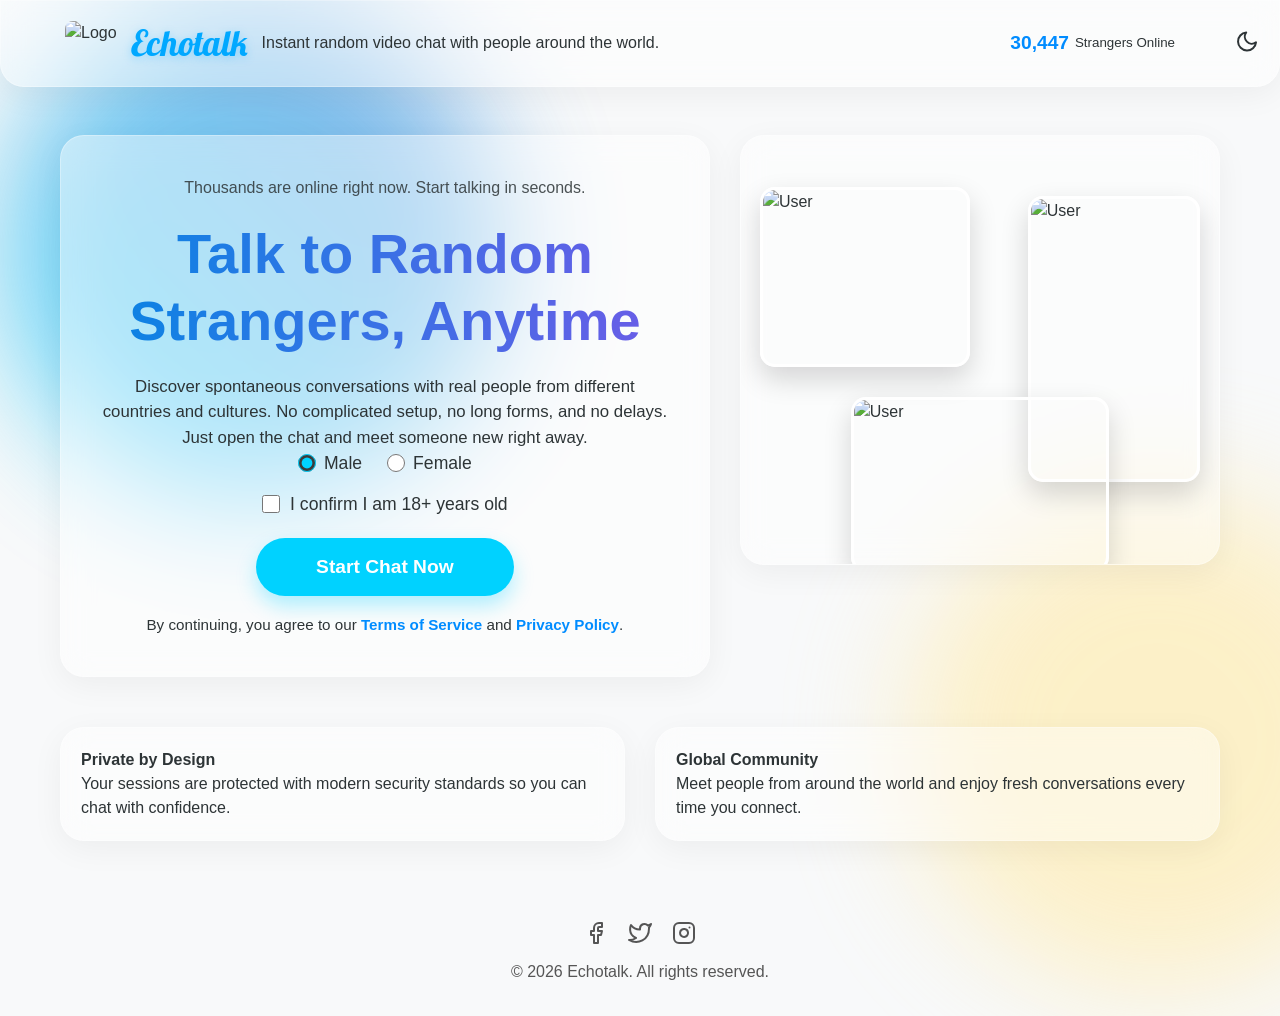
==== index.html @ 49a506e5 "Add files via upload" ====
﻿<!DOCTYPE html>
<html lang="en">
<head>
    <meta charset="UTF-8">
    <meta name="viewport" content="width=device-width, initial-scale=1.0">
    <title>Echotalk | Meet New People Instantly</title>
    <link rel="stylesheet" href="style.css">
    <link href="https://fonts.googleapis.com/css2?family=Lobster&display=swap" rel="stylesheet">
</head>
<body>
    <div class="liquid-bg">
        <div class="blob"></div>
        <div class="blob"></div>
    </div>

    <nav class="navbar glass">
        <div class="logo-area">
            <img src="logo.png" alt="Logo" class="main-logo">
            <span class="brand-logo">Echotalk</span>
            <span class="tagline">Instant random video chat with people around the world.</span>
        </div>
        <div class="stats">
            <span id="counter" class="online-now">30,447</span> <small>Strangers Online</small>
            <button id="theme-toggle">
                <svg xmlns="http://www.w3.org/2000/svg" class="icon" viewBox="0 0 24 24"><path d="M21 12.79A9 9 0 1 1 11.21 3 7 7 0 0 0 21 12.79z"></path></svg>
            </button>
        </div>
    </nav>

    <main class="wrapper">
        <section class="hero-card glass">
            <p class="announcement">Thousands are online right now. Start talking in seconds.</p>

            <h1>Talk to Random Strangers, Anytime</h1>

            <div class="main-text">
                <p>Discover spontaneous conversations with real people from different countries and cultures. No complicated setup, no long forms, and no delays. Just open the chat and meet someone new right away.</p>
            </div>

            <div class="cta-group">
                <div class="gender-selection">
                    <label class="radio-label">
                        <input type="radio" name="gender" value="male" checked> <span>Male</span>
                    </label>
                    <label class="radio-label">
                        <input type="radio" name="gender" value="female"> <span>Female</span>
                    </label>
                </div>
                <div class="terms-checkbox">
                    <input type="checkbox" id="age-confirm">
                    <label for="age-confirm">I confirm I am 18+ years old</label>
                </div>
                <button id="start-chat-btn" class="liquid-btn">Start Chat Now</button>
                <div id="loading-spinner" class="loading-spinner">
                    <div class="spinner"></div>
                </div>
            </div>

            <div class="legal-links">
                By continuing, you agree to our
                <a href="#" class="blue-link">Terms of Service</a> and
                <a href="#" class="blue-link">Privacy Policy</a>.
            </div>
        </section>

        <section class="visual-grid">
            <div class="collage-wrapper glass">
                <div class="floating-img img1"><img src="pic1.jpg" alt="User"></div>
                <div class="floating-img img2"><img src="pic2.jpg" alt="User"></div>
                <div class="floating-img img3"><img src="pic3.jpg" alt="User"></div>
            </div>
        </section>

        <section class="info-section">
            <div class="info-card glass">
                <h4>Private by Design</h4>
                <p>Your sessions are protected with modern security standards so you can chat with confidence.</p>
            </div>
            <div class="info-card glass">
                <h4>Global Community</h4>
                <p>Meet people from around the world and enjoy fresh conversations every time you connect.</p>
            </div>
        </section>
    </main>

    <footer class="footer">
        <div class="social-icons">
            <a href="#" class="social-link">
                <svg xmlns="http://www.w3.org/2000/svg" class="icon" viewBox="0 0 24 24"><path d="M18 2h-3a5 5 0 0 0-5 5v3H7v4h3v8h4v-8h3l1-4h-4V7a1 1 0 0 1 1-1h3z"></path></svg>
            </a>
            <a href="#" class="social-link">
                <svg xmlns="http://www.w3.org/2000/svg" class="icon" viewBox="0 0 24 24"><path d="M23 3a10.9 10.9 0 0 1-3.14 1.53 4.48 4.48 0 0 0-7.86 3v1A10.66 10.66 0 0 1 3 4s-4 9 5 13a11.64 11.64 0 0 1-7 2c9 5 20 0 20-11.5a4.5 4.5 0 0 0-.08-.83A7.72 7.72 0 0 0 23 3z"></path></svg>
            </a>
            <a href="#" class="social-link">
                <svg xmlns="http://www.w3.org/2000/svg" class="icon" viewBox="0 0 24 24"><rect x="2" y="2" width="20" height="20" rx="5" ry="5"></rect><path d="M16 11.37A4 4 0 1 1 12.63 8 4 4 0 0 1 16 11.37z"></path><line x1="17.5" y1="6.5" x2="17.51" y2="6.5"></line></svg>
            </a>
        </div>
        <p>&copy; <span data-current-year>2026</span> Echotalk. All rights reserved.</p>
    </footer>

    <script src="script.js"></script>
</body>
</html>
---- style.css ----
* { margin: 0; padding: 0; box-sizing: border-box; font-family: 'Poppins', sans-serif; }

body { 
    background: #f8f9fa; 
    overflow-x: hidden; 
    min-height: 100vh;
    color: #2d3436;
    line-height: 1.5;
}

/* Liquid Background */
.liquid-bg {
    position: fixed; top: 0; left: 0; width: 100%; height: 100%; z-index: -1;
    filter: blur(60px); opacity: 0.6;
}
.blob {
    position: absolute; width: 500px; height: 500px; 
    background: linear-gradient(45deg, #00d2ff, #3a7bd5);
    border-radius: 50%; animation: float 15s infinite alternate, colorChange 20s infinite linear;
}
.blob:nth-child(2) { background: #ffeaa7; right: -10%; bottom: -10%; animation-delay: -7s; }

@keyframes float {
    from { transform: translate(0, 0) scale(1); }
    to { transform: translate(100px, 50px) scale(1.1); }
}

@keyframes colorChange {
    0% { filter: hue-rotate(0deg); }
    100% { filter: hue-rotate(360deg); }
}

/* Glassmorphism */
.glass {
    background: rgba(255, 255, 255, 0.45);
    backdrop-filter: blur(15px);
    -webkit-backdrop-filter: blur(15px);
    border: 1px solid rgba(255, 255, 255, 0.3);
    border-radius: 24px;
    box-shadow: 0 8px 32px rgba(0, 0, 0, 0.05);
}

.navbar { display: flex; justify-content: space-between; align-items: center; padding: 1rem 5%; position: sticky; top: 0; z-index: 100; border-radius: 0 0 24px 24px; }
.logo-area { display: flex; align-items: center; min-width: 0; gap: 8px; }
.tagline { white-space: nowrap; }
.brand-logo {
    font-family: 'Lobster', cursive;
    font-size: 2.2rem;
    color: #00a8ff;
    text-shadow: 0 2px 10px rgba(0, 168, 255, 0.28);
    margin-right: 6px;
    cursor: pointer;
}
.main-logo { height: 45px; border-radius: 8px; vertical-align: middle; margin-right: 6px; }
.online-now { color: #008cff; font-weight: 800; font-size: 1.2rem; }
.stats { margin-right: 40px; display: flex; align-items: center; gap: 6px; } /* Make space for the absolute button */

#theme-toggle {
    position: absolute;
    right: 20px; /* Ek dam kinare */
    top: 50%;
    transform: translateY(-50%);
    background: none;
    border: none;
    cursor: pointer;
    color: inherit; /* Fix: Inherit white color in dark mode so icon is visible */
    z-index: 101;
}

.wrapper { 
    max-width: 1200px;
    margin: 3rem auto;
    padding: 0 20px;
    display: grid;
    grid-template-columns: minmax(0, 1.15fr) minmax(320px, 0.85fr);
    gap: 30px;
    align-items: start;
}

.hero-card { padding: 40px; text-align: center; }
h1 { font-size: 3.5rem; line-height: 1.2; margin: 20px 0; background: linear-gradient(90deg, #0984e3, #6c5ce7); -webkit-background-clip: text; -webkit-text-fill-color: transparent; }
.announcement { font-size: 1rem; opacity: 0.85; }
.main-text { max-width: 760px; margin: 0 auto; }
.main-text p { font-size: 1.05rem; }
.legal-links { margin-top: 18px; font-size: 0.95rem; }

.blue-link { color: #008cff; text-decoration: none; font-weight: 600; transition: 0.3s; }
.blue-link:hover { text-decoration: underline; color: #0056b3; }

.liquid-btn {
    background: #00d2ff;
    border: none; padding: 18px 60px; font-size: 1.2rem; font-weight: bold;
    border-radius: 50px; cursor: pointer; color: white;
    transition: 0.4s; box-shadow: 0 10px 20px rgba(0, 210, 255, 0.3);
    animation: pulse 2s infinite;
}
.liquid-btn:disabled {
    background: #bdc3c7; cursor: not-allowed; box-shadow: none; animation: none; transform: none;
}
.liquid-btn:hover { transform: scale(1.05); box-shadow: 0 15px 25px rgba(0, 210, 255, 0.5); animation: none; }

@keyframes pulse {
    0% { box-shadow: 0 10px 20px rgba(0, 210, 255, 0.3), 0 0 0 0 rgba(0, 210, 255, 0.7); }
    70% { box-shadow: 0 10px 20px rgba(0, 210, 255, 0.3), 0 0 0 15px rgba(0, 210, 255, 0); }
    100% { box-shadow: 0 10px 20px rgba(0, 210, 255, 0.3), 0 0 0 0 rgba(0, 210, 255, 0); }
}

.gender-selection {
    display: flex; justify-content: center; gap: 25px; margin-bottom: 15px;
}
.radio-label {
    font-size: 1.1rem; font-weight: 500; cursor: pointer; display: flex; align-items: center; gap: 8px;
}
.radio-label input { width: 18px; height: 18px; accent-color: #00d2ff; cursor: pointer; }

.terms-checkbox { margin-bottom: 20px; display: flex; align-items: center; justify-content: center; gap: 10px; font-size: 1.1rem; font-weight: 500; }
.terms-checkbox input { width: 18px; height: 18px; cursor: pointer; accent-color: #00d2ff; }

/* Image Grid Styling */
.collage-wrapper {
    height: 420px;
    position: relative;
    padding: 12px;
    overflow: hidden;
}
.visual-grid { min-height: 320px; }
.floating-img {
    position: absolute;
    border-radius: 15px;
    overflow: hidden;
    box-shadow: 0 12px 28px rgba(0,0,0,0.16);
    border: 3px solid white;
    transition: transform 0.3s ease, box-shadow 0.3s ease;
    transform-origin: center;
}
.floating-img img { width: 100%; height: 100%; object-fit: cover; }
.floating-img:hover { box-shadow: 0 18px 34px rgba(0,0,0,0.22); }

.img1 {
    --card-rotate: -6deg;
    width: 48%;
    height: 41%;
    top: 4%;
    left: 2%;
    z-index: 2;
    animation: hoverImg 4.2s infinite ease-in-out, swayImg 6.8s infinite ease-in-out;
}
.img2 {
    --card-rotate: 5deg;
    width: 38%;
    height: 64%;
    right: 2%;
    top: 10%;
    z-index: 3;
    animation: hoverImg 4s infinite ease-in-out -1.8s, swayImg 7.4s infinite ease-in-out -0.8s;
}
.img3 {
    --card-rotate: -2deg;
    width: 58%;
    height: 40%;
    left: 21%;
    bottom: 3%;
    z-index: 4;
    animation: hoverImg 4.8s infinite ease-in-out -0.8s, swayImg 8.2s infinite ease-in-out -1.4s;
}

/* Hard desktop lock for collage placement */
@media (min-width: 901px) {
    .collage-wrapper {
        width: 100%;
        height: clamp(360px, 36vw, 430px);
        min-height: 360px;
        max-height: 430px;
        padding: 16px;
    }
    .img1 {
        width: 44%;
        height: 42%;
        top: 12%;
        left: 4%;
        --card-rotate: -5deg;
    }
    .img2 {
        width: 36%;
        height: 67%;
        right: 4%;
        top: 14%;
        --card-rotate: 4deg;
    }
    .img3 {
        width: 54%;
        height: 41%;
        left: 23%;
        bottom: -2%;
        --card-rotate: -1deg;
    }
}

.info-section {
    grid-column: 1 / -1;
    display: flex; gap: 30px; margin-top: 20px;
}
.info-card { flex: 1; padding: 20px; }

@keyframes hoverImg {
    0%, 100% { transform: rotate(var(--card-rotate, 0deg)) translateY(0); }
    50% { transform: rotate(var(--card-rotate, 0deg)) translateY(-12px); }
}

@keyframes swayImg {
    0%, 100% { filter: saturate(1); }
    50% { filter: saturate(1.08); }
}

/* Video Chat Layout */
.video-chat-area {
    display: none;
    grid-column: 1 / -1;
    padding: 20px;
}
.video-chat-layout { display: grid; grid-template-columns: 2fr 1fr; gap: 20px; height: 500px; }
.video-container { display: flex; gap: 15px; height: 100%; }
.video-wrapper { flex: 1; display: flex; flex-direction: column; background: rgba(0,0,0,0.05); border-radius: 15px; padding: 10px; position: relative; }
.video-wrapper video { width: 100%; height: 100%; object-fit: cover; border-radius: 10px; background: #2d3436; }
.video-wrapper h3 { margin-bottom: 10px; font-size: 1rem; color: #555; }
.stranger-overlay {
    position: absolute;
    inset: 42px 10px 10px;
    display: flex;
    flex-direction: column;
    align-items: center;
    justify-content: center;
    gap: 10px;
    border-radius: 10px;
    background: rgba(20, 28, 36, 0.62);
    color: #dff5ff;
    text-align: center;
    z-index: 5;
}
.stranger-overlay.hidden {
    display: none;
}
.stranger-avatar {
    width: 70px;
    height: 70px;
    border-radius: 50%;
    display: flex;
    align-items: center;
    justify-content: center;
    background: rgba(255, 255, 255, 0.12);
    border: 2px solid rgba(72, 219, 251, 0.6);
    animation: strangerPulse 1.2s ease-in-out infinite;
}
.stranger-avatar .icon {
    width: 34px;
    height: 34px;
}
.stranger-overlay p {
    font-size: 0.9rem;
    font-weight: 600;
}
.video-resize-handle {
    display: none;
    align-items: center;
    justify-content: center;
    height: 16px;
    cursor: ns-resize;
    touch-action: none;
    user-select: none;
}
.video-resize-handle span {
    width: 68px;
    height: 4px;
    border-radius: 999px;
    background: rgba(70, 90, 120, 0.45);
}
.video-resize-handle.active span {
    background: rgba(0, 140, 255, 0.7);
}

.chat-controls {
    display: flex;
    justify-content: center;
    align-items: center;
    flex-wrap: wrap;
    gap: 12px;
    margin-top: 20px;
}

.control-btn {
    padding: 14px 30px;
    font-size: 1rem;
    min-width: 110px;
    animation: none;
}

.control-btn-icon {
    min-width: 56px;
    width: 56px;
    height: 56px;
    padding: 0;
    border-radius: 16px;
}

.control-icon {
    width: 24px;
    height: 24px;
}

.control-btn-skip {
    background: #feca57;
    box-shadow: 0 10px 20px rgba(254, 202, 87, 0.3);
}

.control-btn-stop {
    background: #ff6b6b;
    box-shadow: 0 10px 20px rgba(255, 107, 107, 0.3);
}

.control-btn-shot {
    background: #a55eea;
    box-shadow: 0 10px 20px rgba(165, 94, 234, 0.3);
}

.control-btn-full {
    background: #48dbfb;
    box-shadow: 0 10px 20px rgba(72, 219, 251, 0.3);
}

@media (max-width: 1100px) {
    .wrapper {
        grid-template-columns: minmax(0, 1fr) minmax(280px, 0.8fr);
    }
    h1 { font-size: 3rem; }
    .main-text p { font-size: 1rem; }
}

.report-btn {
    position: absolute; top: 50px; right: 20px;
    background: rgba(255, 71, 87, 0.9); color: white;
    border: none; padding: 5px 12px; border-radius: 5px;
    cursor: pointer; font-size: 0.8rem; font-weight: bold;
    opacity: 0; transition: opacity 0.3s ease; z-index: 10;
}
.video-wrapper:hover .report-btn { opacity: 1; }

.mute-btn {
    position: absolute; bottom: 15px; right: 15px;
    background: rgba(0, 0, 0, 0.5); color: white;
    border: none; width: 40px; height: 40px; border-radius: 50%;
    cursor: pointer; font-size: 1.2rem; display: flex;
    align-items: center; justify-content: center;
    transition: 0.3s; z-index: 10;
}
.mute-btn:hover { background: rgba(0, 0, 0, 0.8); }
.mute-btn.muted { background: #ff4757; }

.chat-box { 
    background: rgba(255,255,255,0.3); border-radius: 15px; 
    display: flex; flex-direction: column; overflow: hidden; border: 1px solid rgba(255,255,255,0.2);
}
#chat-log { flex: 1; padding: 15px; overflow-y: auto; display: flex; flex-direction: column; gap: 10px; }
.chat-input-area { padding: 10px; display: flex; gap: 10px; background: rgba(255,255,255,0.2); }
#chat-msg { 
    flex: 1; padding: 10px; border-radius: 20px; border: none; outline: none; 
    background: rgba(255,255,255,0.8); font-family: inherit;
}
#send-btn { 
    padding: 0 20px; border-radius: 20px; border: none; background: #00d2ff; 
    color: white; font-weight: bold; cursor: pointer; transition: 0.3s;
}
#send-btn:hover { background: #00b0d7; }

.msg { padding: 8px 14px; border-radius: 15px; max-width: 85%; font-size: 0.9rem; line-height: 1.4; word-wrap: break-word; }
.msg-stranger { align-self: flex-start; background: white; color: #333; border-bottom-left-radius: 2px; }
.msg-me { align-self: flex-end; background: #00d2ff; color: white; border-bottom-right-radius: 2px; }
.match-loading {
    margin: auto 0;
    display: flex;
    flex-direction: column;
    align-items: center;
    justify-content: center;
    gap: 10px;
    color: #4a5c71;
    text-align: center;
}
.match-loading p {
    font-size: 0.95rem;
    font-weight: 600;
}
.match-spinner {
    width: 28px;
    height: 28px;
    border-radius: 50%;
    border: 3px solid rgba(74, 92, 113, 0.2);
    border-top-color: #00a8ff;
    animation: spin 0.8s linear infinite;
}

/* Typing Animation */
.typing-indicator { display: flex; align-items: center; gap: 4px; height: 100%; }
.typing-indicator span {
    width: 6px; height: 6px; background: #888; border-radius: 50%;
    animation: bounce 1.4s infinite ease-in-out both;
}
.typing-indicator span:nth-child(1) { animation-delay: -0.32s; }
.typing-indicator span:nth-child(2) { animation-delay: -0.16s; }

@keyframes bounce { 0%, 80%, 100% { transform: scale(0); } 40% { transform: scale(1); } }
@keyframes strangerPulse {
    0%, 100% { transform: scale(1); box-shadow: 0 0 0 0 rgba(72, 219, 251, 0.35); }
    50% { transform: scale(1.05); box-shadow: 0 0 0 12px rgba(72, 219, 251, 0); }
}

/* Dark Mode Styles */
body.dark-mode { background: #0f0f1a; color: #f0f0f0; }
body.dark-mode .glass { background: rgba(0, 0, 0, 0.6); border: 1px solid rgba(255, 255, 255, 0.1); }
body.dark-mode .msg-stranger { background: #2d3436; color: #fff; }
body.dark-mode .chat-box { background: rgba(0,0,0,0.4); border: 1px solid rgba(255,255,255,0.1); }
body.dark-mode .chat-input-area { background: rgba(0,0,0,0.4); }
body.dark-mode #chat-msg { background: #2d3436; color: white; }
body.dark-mode .video-wrapper h3 { color: #bbb; }
body.dark-mode .stranger-overlay {
    background: rgba(7, 11, 16, 0.72);
    color: #d4efff;
}
body.dark-mode .match-loading { color: #cad4e0; }
body.dark-mode .match-spinner {
    border-color: rgba(202, 212, 224, 0.22);
    border-top-color: #48dbfb;
}

/* SVG Icons */
.icon { width: 24px; height: 24px; stroke: currentColor; stroke-width: 2; stroke-linecap: round; stroke-linejoin: round; fill: none; transition: transform 0.2s ease; }
button:hover .icon, .icon:hover { transform: scale(1.2); }

/* Shake Animation */
@keyframes shake {
    0%, 100% { transform: translateX(0); }
    10%, 30%, 50%, 70%, 90% { transform: translateX(-5px); }
    20%, 40%, 60%, 80% { transform: translateX(5px); }
}
.shake {
    animation: shake 0.4s ease-in-out !important;
    background: #ff4757; /* Red error color */
}

/* Footer */
.footer { text-align: center; padding: 2rem; color: #555; margin-top: 2rem; }
.social-icons { display: flex; justify-content: center; gap: 20px; margin-bottom: 15px; }
.social-link { color: #555; transition: 0.3s; display: flex; align-items: center; }
.social-link:hover { color: #00d2ff; transform: translateY(-3px); }

/* Dark Mode Footer */
body.dark-mode .footer { color: #bbb; }
body.dark-mode .social-link { color: #bbb; }
body.dark-mode .social-link:hover { color: #00d2ff; }

/* Mobile Responsive */
@media (max-width: 900px) {
    .wrapper { grid-template-columns: 1fr; text-align: center; }
    .hero-card { text-align: center; padding: 20px; }
    h1 { font-size: 2.5rem; }
    .liquid-btn { width: 100%; padding: 15px; }
    .chat-controls .liquid-btn { width: auto; }
    .navbar { padding: 0.9rem 1rem; }
    .tagline { display: none; }
    .brand-logo { font-size: 1.8rem !important; }
    .main-logo { height: 38px; }
    .stats small { display: none; }
    .main-text { max-width: 100%; }
    .legal-links { font-size: 0.9rem; }
    .visual-grid { min-height: auto; }
    .collage-wrapper {
        height: 360px;
        padding: 10px;
    }
    .img1 { width: 46%; height: 41%; left: 12px; top: 14px; --card-rotate: -5deg; }
    .img2 { width: 40%; height: 66%; right: 10px; top: 30px; --card-rotate: 4deg; }
    .img3 { width: 60%; height: 40%; left: 18%; bottom: 14px; --card-rotate: -1deg; }
    .info-section { flex-direction: column; }
    .info-card { text-align: left; }
    .video-chat-layout { grid-template-columns: 1fr; height: auto; }
    .video-container { flex-direction: row; height: 320px; }
    .chat-box { height: 360px; }
    #video-chat-area { padding: 14px !important; }
    .control-btn { min-width: 100px; padding: 12px 22px; font-size: 0.95rem; }
    .control-btn-icon { min-width: 50px; width: 50px; height: 50px; padding: 0; }
}

@media (max-width: 600px) {
    /* Navbar adjustments for mobile */
    .navbar { flex-direction: row; padding: 0.8rem 1rem; }
    .stats { margin-left: auto; margin-right: 40px; } /* Push stats to right but keep space for button */
    .brand-logo { font-size: 1.35rem !important; margin-right: 0 !important; }
    .main-logo { height: 30px; margin-right: 0 !important; }
    .online-now { font-size: 1rem; }
    .announcement { font-size: 0.9rem; }
    .main-text p { font-size: 0.95rem; }
    .gender-selection { gap: 16px; }
    .terms-checkbox { font-size: 0.95rem; }
    
    /* Faster Background Animation on Mobile */
    .blob { animation-duration: 7s, 10s; }

    h1 { font-size: 2rem; }
    .video-container { flex-direction: column; height: auto; gap: 10px; }
    .video-wrapper { height: 220px; width: 100%; padding: 8px; }
    .video-wrapper h3 { font-size: 0.9rem; margin-bottom: 6px; }
    .chat-box { height: 320px; }
    #chat-log { padding: 10px; }
    .chat-input-area { padding: 8px; gap: 8px; }
    #chat-msg { padding: 8px 10px; font-size: 0.9rem; }
    #send-btn { padding: 0 14px; font-size: 0.85rem; }
    .mute-btn { width: 34px; height: 34px; bottom: 10px; right: 10px; }
    .report-btn { top: 42px; right: 10px; padding: 4px 9px; font-size: 0.72rem; opacity: 1; }
    .chat-controls { gap: 8px; margin-top: 14px; }
    .control-btn { min-width: 84px; padding: 10px 16px; font-size: 0.84rem; border-radius: 999px; }
    .control-btn-icon { min-width: 42px; width: 42px; height: 42px; border-radius: 12px; }
    .control-icon { width: 18px; height: 18px; }
    
    .collage-wrapper {
        height: auto;
        position: static;
        display: flex;
        flex-direction: column;
        gap: 10px;
        padding: 10px;
    }
    .floating-img {
        position: relative;
        top: auto;
        right: auto;
        bottom: auto;
        left: auto;
        width: 100%;
        height: 150px;
        animation: none;
        transform: none;
    }
    .img1 { transform: rotate(-1.5deg); }
    .img2 { transform: rotate(1.5deg); height: 165px; }
    .img3 { transform: rotate(-0.8deg); }

    body.in-chat { overflow: hidden; }
    body.in-chat .footer { display: none; }
    body.in-chat .wrapper { padding: 8px 8px 6px; min-height: calc(100dvh - 72px); }
    body.in-chat .video-chat-area {
        display: flex !important;
        flex-direction: column;
        height: calc(100dvh - 78px);
        padding: 8px !important;
        overflow: hidden;
    }
    body.in-chat .video-chat-layout {
        display: flex;
        flex-direction: column;
        gap: 6px;
        min-height: 0;
    }
    body.in-chat .video-container {
        display: grid;
        grid-template-columns: 1fr 1fr;
        gap: 8px;
        height: var(--mobile-video-pane, 42%);
        min-height: 130px;
        max-height: 64%;
        flex-shrink: 0;
    }
    body.in-chat .video-resize-handle {
        display: flex;
    }
    body.in-chat .video-wrapper {
        height: auto;
        padding: 6px;
    }
    body.in-chat .video-wrapper h3 {
        font-size: 0.8rem;
        margin-bottom: 4px;
    }
    body.in-chat .report-btn {
        opacity: 1;
        top: 30px;
        right: 8px;
    }
    body.in-chat .chat-box {
        height: auto;
        margin-top: 2px;
        min-height: 0;
        flex: 1;
    }
    body.in-chat #chat-log {
        padding: 8px;
        gap: 6px;
        min-height: 0;
    }
    body.in-chat .msg {
        font-size: 0.82rem;
        padding: 6px 10px;
    }
    body.in-chat .chat-input-area {
        padding: 6px;
        gap: 6px;
    }
    body.in-chat #chat-msg {
        font-size: 0.84rem;
        padding: 7px 9px;
    }
    body.in-chat #send-btn {
        font-size: 0.8rem;
        padding: 0 12px;
    }
    body.in-chat .chat-controls {
        margin-top: 6px;
        gap: 6px;
        display: grid;
        grid-template-columns: repeat(4, minmax(0, 1fr));
    }
    body.in-chat .control-btn {
        min-width: 0;
        width: 100%;
        padding: 8px 6px;
        font-size: 0.74rem;
        border-radius: 10px;
    }
    body.in-chat .control-btn-icon {
        height: 34px;
    }
    body.in-chat .control-icon {
        width: 15px;
        height: 15px;
    }
}

@media (max-width: 420px) {
    .wrapper { margin: 1.4rem auto; padding: 0 12px; gap: 16px; }
    .hero-card { padding: 16px; }
    h1 { font-size: 1.65rem; }
    .brand-logo { font-size: 1.15rem !important; }
    .online-now { font-size: 0.9rem; }
    .terms-checkbox { font-size: 0.9rem; gap: 8px; }
    .video-wrapper { height: 190px; }
    .chat-box { height: 290px; }
    .chat-controls {
        display: grid;
        grid-template-columns: 1fr 1fr;
        gap: 8px;
        width: 100%;
    }
    .chat-controls .liquid-btn { width: 100%; }
    .control-btn { width: 100%; min-width: 0; }
    .control-btn-icon { width: 100%; min-width: 0; height: 40px; border-radius: 10px; }

    body.in-chat .video-chat-area { height: calc(100dvh - 74px); }
    body.in-chat .video-chat-layout { gap: 5px; }
    body.in-chat .video-container { height: var(--mobile-video-pane, 38%); }
    body.in-chat .video-wrapper h3 { font-size: 0.74rem; }
    body.in-chat .video-resize-handle span { width: 56px; height: 3px; }
    body.in-chat .chat-controls { grid-template-columns: 1fr 1fr; }
    body.in-chat .control-btn { font-size: 0.72rem; height: 34px; padding: 0 6px; }
    body.in-chat .control-btn-icon { height: 34px; }
}

/* Loading Spinner */
.loading-spinner {
    display: none;
    margin-top: 15px;
}
.spinner {
    border: 4px solid rgba(0, 0, 0, 0.1);
    width: 36px; height: 36px;
    border-radius: 50%;
    border-left-color: #00d2ff;
    animation: spin 1s ease infinite;
    margin: 0 auto;
}
@keyframes spin { 0% { transform: rotate(0deg); } 100% { transform: rotate(360deg); } }
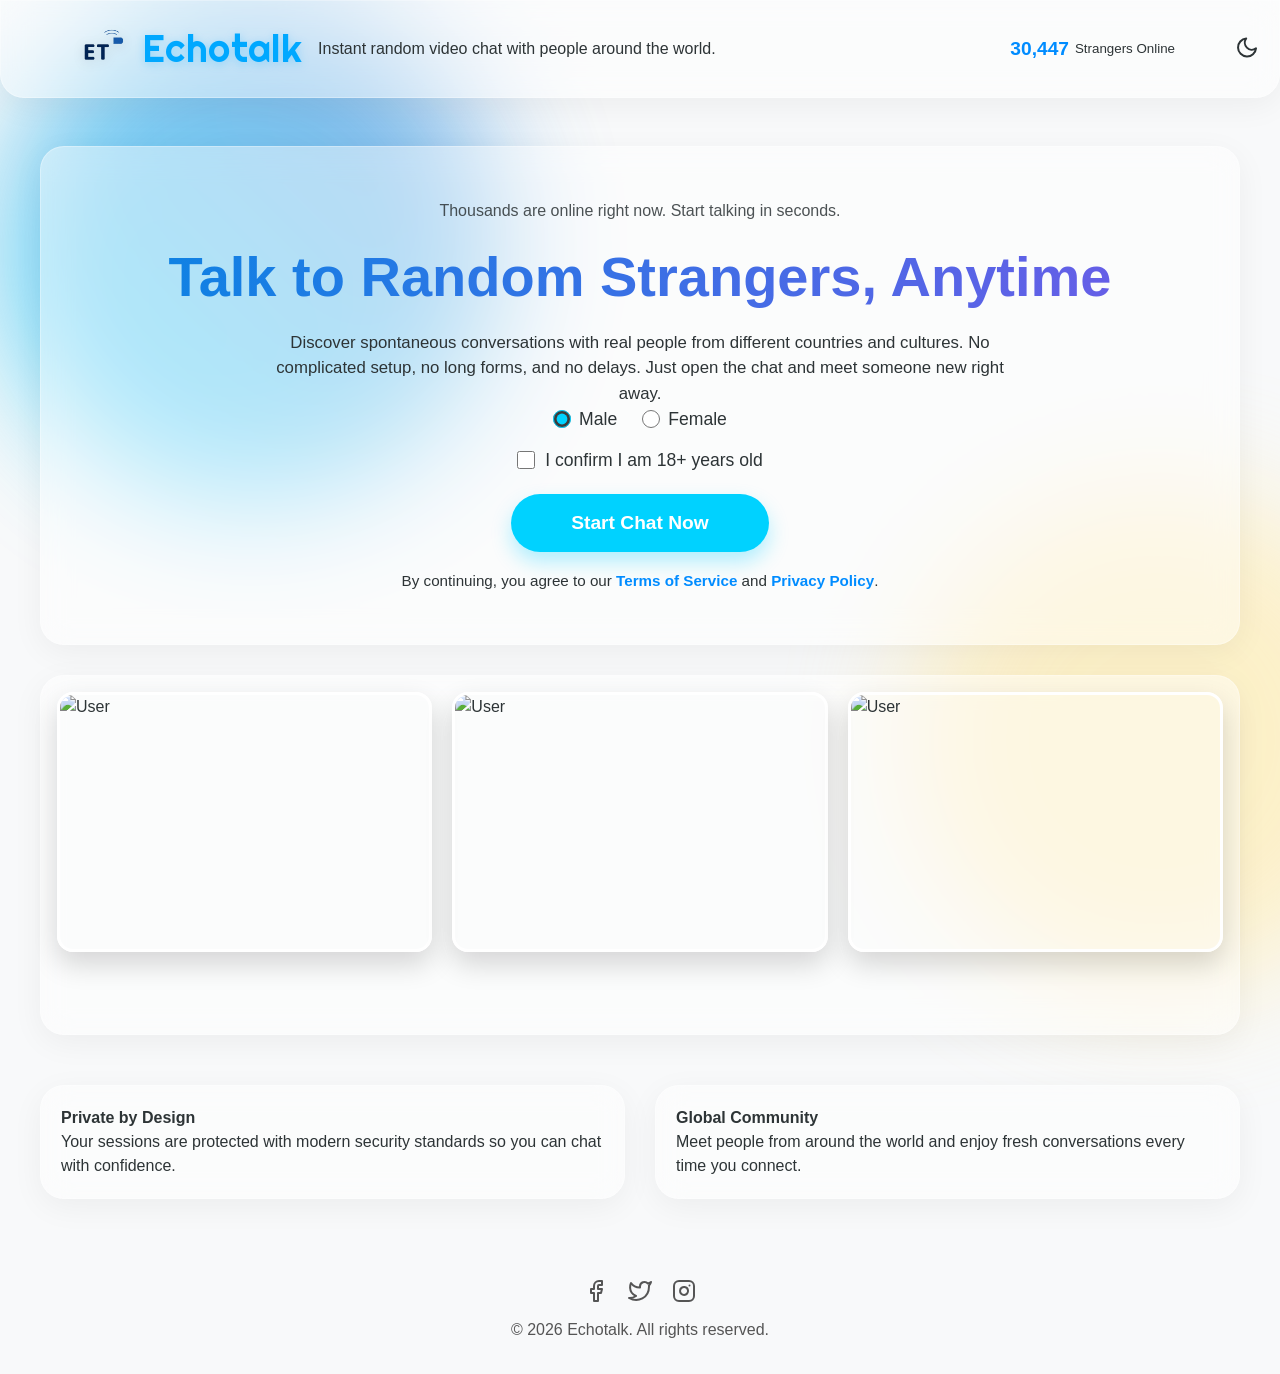
==== commit 68bbe5c8: "Add files via upload" ====
--- a/index.html
+++ b/index.html
@@ -1,11 +1,11 @@
-﻿<!DOCTYPE html>
+<!DOCTYPE html>
 <html lang="en">
 <head>
     <meta charset="UTF-8">
     <meta name="viewport" content="width=device-width, initial-scale=1.0">
     <title>Echotalk | Meet New People Instantly</title>
     <link rel="stylesheet" href="style.css">
-    <link href="https://fonts.googleapis.com/css2?family=Lobster&display=swap" rel="stylesheet">
+    <link href="https://fonts.googleapis.com/css2?family=Righteous&display=swap" rel="stylesheet">
 </head>
 <body>
     <div class="liquid-bg">
@@ -101,3 +101,5 @@
     <script src="script.js"></script>
 </body>
 </html>
+
+
--- a/style.css
+++ b/style.css
@@ -41,17 +41,29 @@
 }
 
 .navbar { display: flex; justify-content: space-between; align-items: center; padding: 1rem 5%; position: sticky; top: 0; z-index: 100; border-radius: 0 0 24px 24px; }
-.logo-area { display: flex; align-items: center; min-width: 0; gap: 8px; }
+.logo-area { display: flex; align-items: center; min-width: 0; gap: 10px; }
 .tagline { white-space: nowrap; }
 .brand-logo {
-    font-family: 'Lobster', cursive;
-    font-size: 2.2rem;
+    font-family: 'Righteous', 'Poppins', sans-serif;
+    font-size: 2.4rem;
+    font-weight: 400;
+    letter-spacing: 0.01em;
     color: #00a8ff;
     text-shadow: 0 2px 10px rgba(0, 168, 255, 0.28);
     margin-right: 6px;
     cursor: pointer;
 }
-.main-logo { height: 45px; border-radius: 8px; vertical-align: middle; margin-right: 6px; }
+.main-logo {
+    height: 64px;
+    width: auto;
+    object-fit: contain;
+    background: transparent;
+    border-radius: 0;
+    mix-blend-mode: normal;
+    filter: drop-shadow(0 2px 6px rgba(0, 0, 0, 0.12));
+    vertical-align: middle;
+    margin-right: 4px;
+}
 .online-now { color: #008cff; font-weight: 800; font-size: 1.2rem; }
 .stats { margin-right: 40px; display: flex; align-items: center; gap: 6px; } /* Make space for the absolute button */
 
@@ -201,6 +213,49 @@
     display: flex; gap: 30px; margin-top: 20px;
 }
 .info-card { flex: 1; padding: 20px; }
+
+/* Desktop landing page: full-width hero first, collage below */
+@media (min-width: 901px) {
+    body:not(.chat-page) .wrapper {
+        grid-template-columns: 1fr;
+        max-width: 1240px;
+    }
+    body:not(.chat-page) .hero-card {
+        grid-column: 1 / -1;
+        padding: 52px;
+    }
+    body:not(.chat-page) .visual-grid {
+        grid-column: 1 / -1;
+    }
+    body:not(.chat-page) .collage-wrapper {
+        height: auto;
+        display: grid;
+        grid-template-columns: repeat(3, minmax(0, 1fr));
+        gap: 20px;
+        padding: 16px;
+        overflow: visible;
+    }
+    body:not(.chat-page) .collage-wrapper .floating-img {
+        position: relative;
+        width: 100%;
+        height: 260px;
+        inset: auto;
+        border-radius: 16px;
+        animation: cardDrift 5.2s ease-in-out infinite, swayImg 7.2s ease-in-out infinite;
+        transform: translateY(0);
+    }
+    body:not(.chat-page) .collage-wrapper .img1 { --float-offset: 9px; animation-delay: 0s, -0.5s; }
+    body:not(.chat-page) .collage-wrapper .img2 { --float-offset: 13px; animation-delay: -0.8s, -1.4s; }
+    body:not(.chat-page) .collage-wrapper .img3 { --float-offset: 11px; animation-delay: -1.6s, -0.9s; }
+    body:not(.chat-page) .collage-wrapper .floating-img:hover {
+        transform: translateY(-6px);
+    }
+}
+
+@keyframes cardDrift {
+    0%, 100% { transform: translateY(0); }
+    50% { transform: translateY(calc(-1 * var(--float-offset, 10px))); }
+}
 
 @keyframes hoverImg {
     0%, 100% { transform: rotate(var(--card-rotate, 0deg)) translateY(0); }
@@ -420,6 +475,10 @@
 body.dark-mode .chat-input-area { background: rgba(0,0,0,0.4); }
 body.dark-mode #chat-msg { background: #2d3436; color: white; }
 body.dark-mode .video-wrapper h3 { color: #bbb; }
+body.dark-mode .main-logo {
+    mix-blend-mode: screen;
+    filter: brightness(1.15) contrast(1.08) drop-shadow(0 0 10px rgba(72, 219, 251, 0.32));
+}
 body.dark-mode .stranger-overlay {
     background: rgba(7, 11, 16, 0.72);
     color: #d4efff;
@@ -465,8 +524,8 @@
     .chat-controls .liquid-btn { width: auto; }
     .navbar { padding: 0.9rem 1rem; }
     .tagline { display: none; }
-    .brand-logo { font-size: 1.8rem !important; }
-    .main-logo { height: 38px; }
+    .brand-logo { font-size: 2rem !important; }
+    .main-logo { height: 52px; }
     .stats small { display: none; }
     .main-text { max-width: 100%; }
     .legal-links { font-size: 0.9rem; }
@@ -492,8 +551,8 @@
     /* Navbar adjustments for mobile */
     .navbar { flex-direction: row; padding: 0.8rem 1rem; }
     .stats { margin-left: auto; margin-right: 40px; } /* Push stats to right but keep space for button */
-    .brand-logo { font-size: 1.35rem !important; margin-right: 0 !important; }
-    .main-logo { height: 30px; margin-right: 0 !important; }
+    .brand-logo { font-size: 1.55rem !important; margin-right: 0 !important; }
+    .main-logo { height: 42px; margin-right: 0 !important; }
     .online-now { font-size: 1rem; }
     .announcement { font-size: 0.9rem; }
     .main-text p { font-size: 0.95rem; }
@@ -535,12 +594,12 @@
         left: auto;
         width: 100%;
         height: 150px;
-        animation: none;
-        transform: none;
-    }
-    .img1 { transform: rotate(-1.5deg); }
-    .img2 { transform: rotate(1.5deg); height: 165px; }
-    .img3 { transform: rotate(-0.8deg); }
+        transform: translateY(0);
+        animation: cardDrift 4.6s ease-in-out infinite, swayImg 6.6s ease-in-out infinite;
+    }
+    .img1 { --float-offset: 6px; animation-delay: 0s, -0.3s; }
+    .img2 { --float-offset: 8px; animation-delay: -0.7s, -1.1s; }
+    .img3 { --float-offset: 7px; animation-delay: -1.2s, -0.6s; }
 
     body.in-chat { overflow: hidden; }
     body.in-chat .footer { display: none; }
@@ -636,7 +695,7 @@
     .wrapper { margin: 1.4rem auto; padding: 0 12px; gap: 16px; }
     .hero-card { padding: 16px; }
     h1 { font-size: 1.65rem; }
-    .brand-logo { font-size: 1.15rem !important; }
+    .brand-logo { font-size: 1.25rem !important; }
     .online-now { font-size: 0.9rem; }
     .terms-checkbox { font-size: 0.9rem; gap: 8px; }
     .video-wrapper { height: 190px; }
